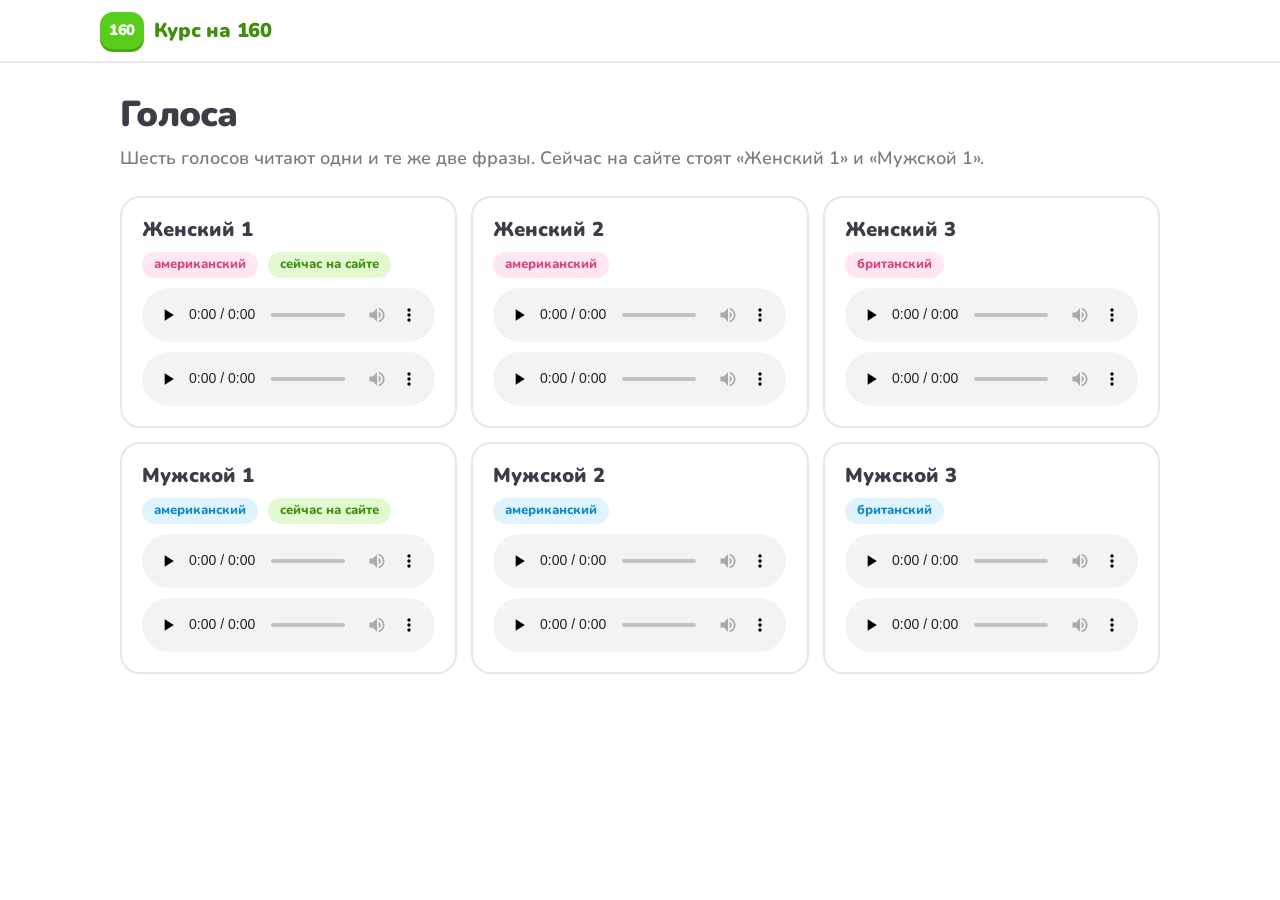
==== voices.html @ 922bab45 "Recorded natural voices for all listening material; voice comparison page Co-Authored-By: Claude Opu" ====
<!doctype html>
<html lang="ru">
<head>
<meta charset="utf-8">
<meta name="viewport" content="width=device-width, initial-scale=1">
<title>Голоса — Курс на 160</title>
<link rel="preconnect" href="https://fonts.googleapis.com">
<link rel="preconnect" href="https://fonts.gstatic.com" crossorigin>
<link href="https://fonts.googleapis.com/css2?family=Nunito:wght@500;600;700;800;900&display=swap" rel="stylesheet">
<link rel="stylesheet" href="css/style.css?v=13">
<style>
  .voices { display: grid; grid-template-columns: repeat(auto-fill, minmax(300px, 1fr)); gap: 14px; margin-top: 24px; }
  .voice { display: grid; gap: 10px; }
  .voice h3 { font: 900 20px/1.2 var(--font); }
  .voice audio { width: 100%; }
  .voice .chip { justify-self: start; }
</style>
</head>
<body>
<header class="top"><a class="logo" href="./"><span class="logo-mark">160</span><span class="logo-text">Курс на 160</span></a></header>
<main class="app">
  <div class="res-head"><h1>Голоса</h1></div>
  <p class="muted" style="margin-top:10px;font-size:18px">Шесть голосов читают одни и те же две фразы. Сейчас на сайте стоят «Женский 1» и «Мужской 1».</p>
  <div class="voices" id="list"></div>
</main>
<script>
  const voices = [
    ['af_heart', 'Женский 1', 'американский', 'c-pink', true],
    ['af_bella', 'Женский 2', 'американский', 'c-pink', false],
    ['bf_emma', 'Женский 3', 'британский', 'c-pink', false],
    ['am_michael', 'Мужской 1', 'американский', 'c-blue', true],
    ['am_fenrir', 'Мужской 2', 'американский', 'c-blue', false],
    ['bm_george', 'Мужской 3', 'британский', 'c-blue', false]
  ];
  document.getElementById('list').innerHTML = voices.map(function (v) {
    return '<div class="card voice ' + v[3] + '"><h3>' + v[1] + '</h3>' +
      '<div class="row"><span class="chip">' + v[2] + '</span>' + (v[4] ? '<span class="chip ok">сейчас на сайте</span>' : '') + '</div>' +
      '<audio controls preload="none" src="audio/samples/' + v[0] + '-a.m4a"></audio>' +
      '<audio controls preload="none" src="audio/samples/' + v[0] + '-b.m4a"></audio></div>';
  }).join('');
</script>
</body>
</html>
---- css/style.css ----
:root {
  color-scheme: light;
  --bg: #ffffff;
  --soft: #f6f7fb;
  --line: #e6e6ec;
  --line-d: #d3d3dc;
  --ink: #3d3d4a;
  --muted: #7b7b88;
  --faint: #b3b3bd;

  --green: #5acc1e;  --green-d: #48a80f;  --green-s: #e2f9d2;  --green-t: #3f8f0c;
  --blue: #1fb1f7;   --blue-d: #1790cf;   --blue-s: #e0f4ff;   --blue-b: #8fd8ff;  --blue-t: #1288c4;
  --yellow: #ffc933; --yellow-d: #e3a700; --yellow-s: #fff4cf; --yellow-t: #a87900;
  --red: #ff5252;    --red-d: #e03535;    --red-s: #ffe3e3;    --red-t: #d92f2f;
  --violet: #b98bff; --violet-d: #9566e0; --violet-s: #f1e8ff; --violet-t: #7d4fd0;
  --orange: #ff9a2e; --orange-d: #e07c0a; --orange-s: #ffecd6; --orange-t: #c96b00;
  --pink: #ff7fb5;   --pink-d: #e0588f;   --pink-s: #ffe6f1;   --pink-t: #d2457f;

  --r: 20px;
  --r-sm: 14px;
  --font: "Nunito", system-ui, -apple-system, "Segoe UI", Roboto, sans-serif;
}

* { box-sizing: border-box; }
html { -webkit-text-size-adjust: 100%; }
body {
  margin: 0; background: var(--bg); color: var(--ink);
  font: 600 17px/1.55 var(--font);
  -webkit-font-smoothing: antialiased;
  min-height: 100vh; min-height: 100dvh;
}
h1, h2, h3, h4, p { margin: 0; }
a { color: inherit; }
button { font: inherit; color: inherit; }
img { max-width: 100%; display: block; }
[hidden] { display: none !important; }
b, strong { font-weight: 800; }

/* skill colours */
.c-R, .c-blue   { --c: var(--blue);   --cd: var(--blue-d);   --cs: var(--blue-s);   --ct: var(--blue-t); }
.c-L, .c-violet { --c: var(--violet); --cd: var(--violet-d); --cs: var(--violet-s); --ct: var(--violet-t); }
.c-W, .c-orange { --c: var(--orange); --cd: var(--orange-d); --cs: var(--orange-s); --ct: var(--orange-t); }
.c-S, .c-pink   { --c: var(--pink);   --cd: var(--pink-d);   --cs: var(--pink-s);   --ct: var(--pink-t); }
.c-green  { --c: var(--green);  --cd: var(--green-d);  --cs: var(--green-s);  --ct: var(--green-t); }
.c-yellow { --c: var(--yellow); --cd: var(--yellow-d); --cs: var(--yellow-s); --ct: var(--yellow-t); }

/* ---------- shell ---------- */
.top {
  position: sticky; top: 0; z-index: 20;
  display: flex; align-items: center; justify-content: space-between; gap: 16px;
  padding: 12px max(20px, calc((100vw - 1080px) / 2));
  background: rgba(255, 255, 255, .94); backdrop-filter: blur(10px); -webkit-backdrop-filter: blur(10px);
  border-bottom: 2px solid var(--line);
}
.logo { display: flex; align-items: center; gap: 10px; text-decoration: none; }
.logo-mark {
  font: 900 15px/1 var(--font); color: #fff; background: var(--green);
  padding: 11px 9px; border-radius: 13px; box-shadow: 0 3px 0 var(--green-d); letter-spacing: -.02em;
}
.logo-text { font: 900 20px/1 var(--font); letter-spacing: -.01em; color: var(--green-t); }
.nav { display: flex; gap: 6px; }
.nav a {
  text-decoration: none; padding: 9px 14px; border-radius: 12px; border: 2px solid transparent;
  color: var(--muted); font: 800 14px/1 var(--font); text-transform: uppercase; letter-spacing: .05em;
}
.nav a:hover { background: var(--soft); }
.nav a.on { background: var(--blue-s); border-color: var(--blue-b); color: var(--blue-t); }
.app { max-width: 1080px; margin: 0 auto; padding: 32px 20px 64px; }
.foot { max-width: 1080px; margin: 0 auto; padding: 22px 20px 44px; color: var(--faint); font-size: 14px; border-top: 2px solid var(--line); }
.tabbar { display: none; }

@media (max-width: 760px) {
  .nav { display: none; }
  .top { padding: 10px 16px; }
  .app { padding: 20px 16px 36px; }
  .foot { padding: 18px 16px 104px; }
  .tabbar {
    position: fixed; left: 0; right: 0; bottom: 0; z-index: 20;
    display: grid; grid-template-columns: repeat(4, 1fr); gap: 4px;
    background: #fff; border-top: 2px solid var(--line);
    padding: 6px 8px calc(6px + env(safe-area-inset-bottom));
  }
  .tabbar a {
    display: flex; flex-direction: column; align-items: center; gap: 2px; padding: 7px 0 5px;
    text-decoration: none; color: var(--faint); font: 800 11px/1.2 var(--font); border-radius: 12px; border: 2px solid transparent;
  }
  .tabbar svg { width: 24px; height: 24px; fill: none; stroke: currentColor; stroke-width: 2.2; stroke-linecap: round; stroke-linejoin: round; }
  .tabbar a.on { color: var(--blue-t); background: var(--blue-s); border-color: var(--blue-b); }
}
body.running .top, body.running .foot, body.running .tabbar { display: none; }
body.running .app { max-width: none; padding: 0; }

/* ---------- basics ---------- */
.btn {
  display: inline-flex; align-items: center; justify-content: center; gap: 8px;
  min-height: 50px; padding: 0 24px; border: 0; border-radius: 16px; cursor: pointer; text-decoration: none;
  background: var(--green); color: #fff; box-shadow: 0 4px 0 var(--green-d);
  font: 800 15px/1.1 var(--font); text-transform: uppercase; letter-spacing: .05em;
  transition: filter .12s, transform .06s, box-shadow .06s; margin-bottom: 4px; -webkit-tap-highlight-color: transparent;
}
.btn:hover { filter: brightness(1.06); }
.btn:active { transform: translateY(4px); box-shadow: none; }
.btn small { font: 700 12px/1 var(--font); opacity: .85; letter-spacing: .02em; text-transform: none; }
.btn:disabled { background: var(--line); color: var(--faint); box-shadow: none; cursor: default; filter: none; transform: none; }
.btn.blue { background: var(--blue); box-shadow: 0 4px 0 var(--blue-d); }
.btn.ghost, .btn.soft { background: #fff; color: var(--blue-t); box-shadow: 0 4px 0 var(--line); border: 2px solid var(--line); }
.btn.ghost:hover, .btn.soft:hover { background: var(--soft); filter: none; }
.btn.ghost:active, .btn.soft:active { box-shadow: none; }
.btn.sm { min-height: 40px; padding: 0 16px; font-size: 13px; border-radius: 13px; box-shadow: 0 3px 0 var(--green-d); margin-bottom: 3px; }
.btn.sm.ghost { box-shadow: 0 3px 0 var(--line); }
.btn.sm:active { transform: translateY(3px); box-shadow: none; }
.btn.wide { width: 100%; }

.card { background: #fff; border: 2px solid var(--line); border-radius: var(--r); padding: 20px; }
.chip {
  display: inline-flex; align-items: center; gap: 6px; padding: 5px 12px; border-radius: 999px;
  background: var(--cs, var(--blue-s)); color: var(--ct, var(--blue-t)); font: 800 13px/1.2 var(--font); white-space: nowrap;
}
.chip.plain { background: var(--soft); color: var(--muted); }
.chip.ok { background: var(--green-s); color: var(--green-t); }
.chip.bad { background: var(--red-s); color: var(--red-t); }
.muted { color: var(--muted); }
.sec { margin-top: 56px; position: relative; }
.sec > h2 { font: 900 28px/1.15 var(--font); letter-spacing: -.01em; margin-bottom: 6px; }
.sec > .sub { color: var(--muted); margin-bottom: 20px; }
.sec > h2 + .grid, .sec > h2 + .card, .sec > h2 + details { margin-top: 18px; }
.row { display: flex; flex-wrap: wrap; gap: 10px; align-items: center; }
.grid { display: grid; gap: 14px; }
.grid > * { min-width: 0; }
.en { font-family: var(--font); }
.dot { width: 10px; height: 10px; border-radius: 50%; background: var(--c, var(--blue)); display: inline-block; flex: none; }
.ico {
  display: grid; place-items: center; flex: none; width: 52px; height: 52px; border-radius: 16px;
  background: var(--c, var(--blue)); color: #fff; box-shadow: 0 4px 0 var(--cd, var(--blue-d));
}
.ico svg { width: 28px; height: 28px; fill: none; stroke: currentColor; stroke-width: 2.2; stroke-linecap: round; stroke-linejoin: round; }
.ico.sm { width: 38px; height: 38px; border-radius: 12px; box-shadow: 0 3px 0 var(--cd, var(--blue-d)); }
.ico.sm svg { width: 21px; height: 21px; }
.ico.lg { width: 84px; height: 84px; border-radius: 26px; box-shadow: 0 6px 0 var(--cd, var(--blue-d)); }
.ico.lg svg { width: 46px; height: 46px; }

/* ---------- home ---------- */
.resume { display: grid; grid-template-columns: auto 1fr; gap: 18px; align-items: center; background: var(--yellow-s); border-color: var(--yellow); border-bottom-width: 6px; margin-bottom: 28px; }
.resume h3 { font: 900 22px/1.2 var(--font); color: var(--yellow-t); }
.resume p { color: var(--yellow-t); margin-top: 4px; }
.resume .row { margin-top: 14px; }
@media (max-width: 760px) { .resume { grid-template-columns: 1fr; } .resume > div:first-child { display: none; } .resume .btn { flex: 1 1 100%; } }
.hero { display: grid; grid-template-columns: 1.05fr .95fr; gap: 24px; align-items: center; padding: 12px 0 8px; }
.kicker { display: inline-flex; align-items: center; gap: 8px; padding: 7px 14px; border-radius: 999px; background: var(--yellow-s); color: var(--yellow-t); font: 800 14px/1 var(--font); }
.kicker i { width: 10px; height: 10px; border-radius: 50%; background: var(--yellow); }
.hero h1 { font: 900 46px/1.08 var(--font); letter-spacing: -.02em; margin: 18px 0 20px; }
.hero h1 em { font-style: normal; color: var(--green-t); }
.ticks { list-style: none; margin: 0 0 26px; padding: 0; display: grid; gap: 12px; }
.ticks li { display: flex; align-items: flex-start; gap: 12px; font-size: 18px; line-height: 1.35; }
.ticks li::before {
  content: ""; flex: none; width: 26px; height: 26px; border-radius: 50%; margin-top: -1px;
  background: var(--green) url("data:image/svg+xml,%3Csvg xmlns='http://www.w3.org/2000/svg' viewBox='0 0 24 24' fill='none' stroke='white' stroke-width='3.4' stroke-linecap='round' stroke-linejoin='round'%3E%3Cpath d='M6.5 12.5l3.6 3.6 7.400-8'/%3E%3C/svg%3E") center / 18px no-repeat;
}
.cta { display: flex; flex-wrap: wrap; gap: 12px; }
.cta .btn { min-height: 58px; padding: 0 28px; flex-direction: column; gap: 4px; }
.hero-art { position: relative; }
.hero-art svg { width: 100%; height: auto; display: block; overflow: visible; }
.float { animation: float 5s ease-in-out infinite; transform-box: fill-box; transform-origin: center; }
.float.b { animation-delay: -1.2s; } .float.c { animation-delay: -2.4s; } .float.d { animation-delay: -3.6s; }
.spin { animation: twinkle 3.2s ease-in-out infinite; transform-box: fill-box; transform-origin: center; }
.spin.b { animation-delay: -1s; } .spin.c { animation-delay: -2s; }
@keyframes float { 50% { transform: translateY(-9px) rotate(2deg); } }
@keyframes twinkle { 50% { transform: scale(.6) rotate(20deg); opacity: .5; } }
@media (prefers-reduced-motion: reduce) { .float, .spin, .node.today .tip { animation: none !important; } }

.path { display: grid; grid-template-columns: repeat(6, 1fr); gap: 62px 10px; padding: 46px 0 30px; justify-items: center; }
.node {
  position: relative; width: 76px; height: 70px; border-radius: 50%; border: 0; cursor: pointer;
  background: #fff; color: var(--muted); box-shadow: 0 0 0 2px var(--line) inset, 0 7px 0 var(--line);
  font: 900 24px/1 var(--font); transition: transform .06s, box-shadow .06s; -webkit-tap-highlight-color: transparent;
}
.node:nth-child(6n+2), .node:nth-child(6n+6) { transform: translateY(14px); }
.node:nth-child(6n+3), .node:nth-child(6n+5) { transform: translateY(26px); }
.node:nth-child(6n+4) { transform: translateY(14px); }
.node:hover { filter: brightness(.97); }
.node:active { box-shadow: 0 0 0 2px var(--line) inset; margin-top: 7px; margin-bottom: -7px; }
.node.done { background: var(--yellow); color: #fff; box-shadow: 0 7px 0 var(--yellow-d); }
.node.done:active { box-shadow: none; }
.node.today { background: var(--green); color: #fff; box-shadow: 0 7px 0 var(--green-d), 0 0 0 7px #fff, 0 0 0 10px var(--green-s); }
.node.today:active { box-shadow: 0 0 0 7px #fff, 0 0 0 10px var(--green-s); }
.node svg { width: 34px; height: 34px; fill: none; stroke: currentColor; stroke-width: 3.4; stroke-linecap: round; stroke-linejoin: round; }
.node .tip {
  position: absolute; left: 50%; bottom: calc(100% + 16px); transform: translateX(-50%);
  background: #fff; color: var(--green-t); border: 2px solid var(--line); border-radius: 12px; padding: 7px 12px;
  font: 800 12px/1 var(--font); text-transform: uppercase; letter-spacing: .06em; white-space: nowrap; animation: bob 1.6s ease-in-out infinite;
}
.node .tip::after { content: ""; position: absolute; left: 50%; top: 100%; width: 12px; height: 12px; background: #fff; border-right: 2px solid var(--line); border-bottom: 2px solid var(--line); transform: translate(-50%, -6px) rotate(45deg); }
@keyframes bob { 50% { transform: translate(-50%, -5px); } }
.legend { display: flex; flex-wrap: wrap; gap: 16px; color: var(--muted); font-size: 14px; margin-top: 30px; }
.legend span { display: inline-flex; align-items: center; gap: 7px; }
.legend i { width: 14px; height: 14px; border-radius: 50%; }

.scale-bar { display: grid; grid-template-columns: 10fr 8fr 6fr 5fr 2.4fr; gap: 6px; margin-top: 18px; }
.scale-bar div { border-radius: 14px; padding: 12px 12px 10px; color: #fff; background: var(--c); box-shadow: 0 4px 0 var(--cd); min-width: 0; }
.scale-bar b { display: block; font: 900 19px/1.1 var(--font); }
.scale-bar span { font: 700 13px/1.2 var(--font); opacity: .95; white-space: nowrap; }
.scale-bar .a { --c: #b3b3bd; --cd: #9a9aa6; }

.steps3 { grid-template-columns: repeat(3, 1fr); }
.steps3 .card { display: grid; gap: 8px; align-content: start; }
.steps3 .card b { font: 800 19px/1.2 var(--font); margin-top: 6px; }
.steps3 .card span.t { color: var(--muted); font-size: 16px; }

.types { grid-template-columns: repeat(auto-fill, minmax(240px, 1fr)); }
.type {
  display: flex; flex-direction: column; gap: 12px; text-align: left; cursor: pointer; text-decoration: none;
  background: #fff; border: 2px solid var(--line); border-bottom-width: 5px; border-radius: var(--r); padding: 16px;
  transition: transform .08s, border-color .12s, background .12s;
}
.type:hover { border-color: var(--c); background: var(--cs); }
.type:active { transform: translateY(3px); border-bottom-width: 2px; margin-bottom: 3px; }
.type .hd { display: flex; align-items: center; gap: 12px; }
.type .hd small { display: block; font: 800 12px/1 var(--font); text-transform: uppercase; letter-spacing: .06em; color: var(--ct); margin-bottom: 4px; }
.type b { font: 800 17px/1.2 var(--font); }
.type .ru { color: var(--muted); font-size: 15px; line-height: 1.35; }
.type .chip { align-self: flex-start; margin-top: auto; }

.blob { position: absolute; z-index: -1; border-radius: 50%; pointer-events: none; }

@media (max-width: 760px) {
  .hero { grid-template-columns: 1fr; gap: 8px; }
  .hero-art { order: -1; max-width: 330px; margin: 0 auto; width: 100%; }
  .hero h1 { font-size: 32px; margin: 14px 0 16px; }
  .ticks li { font-size: 16.5px; }
  .cta .btn { flex: 1 1 100%; }
  .sec { margin-top: 44px; }
  .sec > h2 { font-size: 24px; }
  .path { grid-template-columns: repeat(4, 1fr); gap: 58px 6px; }
  .node { width: 68px; height: 63px; font-size: 22px; }
  .node:nth-child(n) { transform: none; }
  .node:nth-child(4n+2), .node:nth-child(4n+4) { transform: translateY(14px); }
  .node:nth-child(4n+3) { transform: translateY(24px); }
  .scale-bar { grid-template-columns: 1fr; }
  .scale-bar div { display: flex; justify-content: space-between; align-items: center; padding: 11px 14px; }
  .steps3 { grid-template-columns: 1fr; }
}

/* ---------- guide ---------- */
.guide-wrap { display: grid; grid-template-columns: 250px minmax(0, 1fr); gap: 36px; align-items: start; }
.guide-wrap > * { min-width: 0; }
.toc { position: sticky; top: 84px; display: flex; flex-direction: column; gap: 2px; max-height: calc(100vh - 110px); overflow: auto; padding-right: 6px; }
.toc a { text-decoration: none; color: var(--muted); font: 700 15px/1.3 var(--font); padding: 8px 12px; border-radius: 12px; border: 2px solid transparent; }
.toc a:hover { background: var(--soft); color: var(--ink); }
.toc .grp { font: 800 12px/1 var(--font); letter-spacing: .08em; text-transform: uppercase; color: var(--faint); padding: 16px 12px 8px; }
.guide h1 { font: 900 38px/1.1 var(--font); letter-spacing: -.02em; }
.guide .lead { color: var(--muted); margin-top: 10px; font-size: 18px; max-width: 40em; }
.guide section { padding-top: 40px; scroll-margin-top: 76px; }
.guide h2 { font: 900 26px/1.2 var(--font); letter-spacing: -.01em; margin-bottom: 14px; }
.guide h3 { font: 800 18px/1.3 var(--font); margin: 22px 0 8px; }
.guide p + p { margin-top: 10px; }
.guide ul, .guide ol { margin: 8px 0 0; padding-left: 24px; }
.guide li { margin: 7px 0; padding-left: 2px; }
.guide li::marker { color: var(--green); font-weight: 900; }
.guide .meta { display: flex; flex-wrap: wrap; gap: 8px; margin-bottom: 14px; }
.guide .ex { background: var(--blue-s); border: 2px solid var(--blue-b); border-radius: 18px; padding: 16px 18px; margin-top: 14px; }
.guide .ex .lbl { font: 800 12px/1 var(--font); letter-spacing: .08em; text-transform: uppercase; color: var(--blue-t); margin-bottom: 10px; }
.guide .ex .en { font-size: 18px; line-height: 1.55; color: var(--ink); }
.guide .ex p + p { margin-top: 8px; }
.guide .ex .why { color: var(--blue-t); font-size: 15px; margin-top: 10px; }
.guide .task { border-top: 2px solid var(--line); margin-top: 40px; }
.guide .task .head { display: flex; justify-content: space-between; gap: 14px; align-items: center; flex-wrap: wrap; margin-bottom: 14px; }
.guide .task .head .l { display: flex; align-items: center; gap: 14px; }
.guide .task h2 { margin: 0; }
.guide .task .ru { color: var(--muted); }
.tbl { width: 100%; border-collapse: separate; border-spacing: 0; font-size: 15.5px; margin-top: 14px; border: 2px solid var(--line); border-radius: 16px; overflow: hidden; }
.tbl th, .tbl td { text-align: left; padding: 10px 14px; border-bottom: 2px solid var(--line); vertical-align: top; }
.tbl th { background: var(--soft); font: 800 13px/1.3 var(--font); color: var(--muted); text-transform: uppercase; letter-spacing: .04em; }
.tbl tr:last-child td, .tbl tr:last-child th { border-bottom: 0; }
.tbl td.num, .tbl th.num { font-variant-numeric: tabular-nums; white-space: nowrap; font-weight: 800; }
.tbl-scroll { overflow-x: auto; }
.gbx { letter-spacing: .14em; color: var(--blue-t); font-weight: 900; }
@media (max-width: 900px) {
  .guide-wrap { grid-template-columns: minmax(0, 1fr); gap: 18px; }
  .toc { position: static; flex-direction: row; overflow-x: auto; max-height: none; gap: 8px; margin: 0 -16px; padding: 2px 16px 8px; }
  .toc a { white-space: nowrap; border-color: var(--line); background: #fff; }
  .toc .grp { display: none; }
  .guide h1 { font-size: 30px; }
  .guide h2 { font-size: 23px; }
}

/* ---------- start screen ---------- */
.pre { max-width: 600px; margin: 0 auto; }
.pre h1 { font: 900 34px/1.1 var(--font); letter-spacing: -.02em; margin-top: 14px; }
.pre .list { display: grid; gap: 8px; margin: 22px 0; }
.pre .list div { display: flex; align-items: center; gap: 12px; padding: 10px 14px 10px 10px; border-radius: 16px; background: #fff; border: 2px solid var(--line); font-weight: 800; }
.pre .list div span:last-child { color: var(--muted); white-space: nowrap; margin-left: auto; font-weight: 700; font-size: 15px; }
.field { display: grid; gap: 8px; margin: 18px 0; }
.field label { font: 800 13px/1 var(--font); text-transform: uppercase; letter-spacing: .06em; color: var(--muted); }
.input, .ta {
  width: 100%; border: 2px solid var(--line); background: var(--soft); color: var(--ink);
  border-radius: 16px; padding: 13px 16px; font: 600 17px/1.5 var(--font); outline: none;
}
.input:focus, .ta:focus { border-color: var(--blue-b); background: #fff; }
.ta { resize: vertical; min-height: 150px; font-size: 18px; }
.ta:disabled { opacity: .55; }
.checks { display: grid; gap: 10px; margin: 16px 0 24px; }
.check { display: flex; align-items: center; gap: 10px; flex-wrap: wrap; }
.check i { width: 12px; height: 12px; border-radius: 50%; background: var(--line-d); flex: none; }
.check.ok i { background: var(--green); } .check.bad i { background: var(--red); } .check.warn i { background: var(--yellow); }

/* ---------- runner ---------- */
.run { min-height: 100vh; min-height: 100dvh; display: flex; flex-direction: column; background: #fff; }
.run-top { display: grid; grid-template-columns: 40px 1fr auto; align-items: center; gap: 14px; padding: 18px max(16px, calc((100vw - 1040px) / 2)) 10px; }
.icon-btn { width: 40px; height: 40px; border-radius: 12px; border: 0; background: transparent; cursor: pointer; color: var(--faint); display: grid; place-items: center; }
.icon-btn svg { width: 22px; height: 22px; fill: none; stroke: currentColor; stroke-width: 3; stroke-linecap: round; }
.icon-btn:hover { background: var(--soft); color: var(--muted); }
.pbar { height: 16px; border-radius: 10px; background: var(--line); overflow: hidden; }
.pbar i { display: block; height: 100%; width: 0; min-width: 16px; background: var(--green); border-radius: 10px; transition: width .35s ease; position: relative; }
.pbar i::after { content: ""; position: absolute; left: 8px; right: 8px; top: 4px; height: 4px; border-radius: 4px; background: rgba(255, 255, 255, .35); }
.run-timer {
  display: inline-flex; align-items: center; gap: 7px; min-width: 96px; justify-content: center;
  padding: 7px 14px; border-radius: 14px; border: 2px solid var(--line); color: var(--ink);
  font: 900 18px/1 var(--font); font-variant-numeric: tabular-nums;
}
.run-timer svg { width: 20px; height: 20px; fill: none; stroke: var(--blue); stroke-width: 2.6; stroke-linecap: round; }
.run-timer.off { visibility: hidden; }
.run-timer.low { border-color: var(--red); background: var(--red-s); color: var(--red-t); }
.run-timer.low svg { stroke: var(--red); }
.run-meta { display: flex; align-items: baseline; gap: 10px; flex-wrap: wrap; padding: 4px max(16px, calc((100vw - 1040px) / 2)) 0; }
.run-meta b { font: 800 13px/1.2 var(--font); text-transform: uppercase; letter-spacing: .07em; color: var(--blue-t); }
.run-meta span { font: 700 13px/1.2 var(--font); color: var(--faint); }
.tbar { height: 6px; margin: 10px max(16px, calc((100vw - 1040px) / 2)) 0; border-radius: 6px; background: var(--soft); overflow: hidden; }
.tbar i { display: block; height: 100%; width: 0; background: var(--blue); border-radius: 6px; transition: width .1s linear; }
.tbar.low i { background: var(--red); }
.run-body { flex: 1; width: 100%; max-width: 820px; margin: 0 auto; padding: 26px 16px 20px; display: flex; flex-direction: column; }
.run-body.wide { max-width: 1072px; }
.run-foot { position: sticky; bottom: 0; background: #fff; border-top: 2px solid var(--line); transition: background .15s, border-color .15s; }
.run-foot .inner { max-width: 1040px; margin: 0 auto; padding: 16px 16px calc(14px + env(safe-area-inset-bottom)); display: flex; align-items: center; justify-content: flex-end; gap: 16px; min-height: 86px; }
.run-foot:empty, .run-foot.none { border-top-color: transparent; }
.run-foot .btn { min-width: 170px; }
.run-foot .fb { display: none; align-items: center; gap: 14px; margin-right: auto; min-width: 0; }
.run-foot .fb .mk { width: 54px; height: 54px; border-radius: 50%; background: #fff; display: grid; place-items: center; flex: none; }
.run-foot .fb .mk svg { width: 30px; height: 30px; fill: none; stroke: currentColor; stroke-width: 3.6; stroke-linecap: round; stroke-linejoin: round; }
.run-foot .fb b { display: block; font: 900 21px/1.2 var(--font); }
.run-foot .fb span { display: block; font-size: 15px; line-height: 1.35; }
.run-foot.ok { background: var(--green-s); border-top-color: var(--green-s); }
.run-foot.ok .fb { display: flex; color: var(--green-t); }
.run-foot.bad { background: var(--red-s); border-top-color: var(--red-s); }
.run-foot.bad .fb { display: flex; color: var(--red-t); }
.run-foot.bad .btn { background: var(--red); box-shadow: 0 4px 0 var(--red-d); }
@media (max-width: 760px) {
  .run-foot .inner { flex-direction: column; align-items: stretch; min-height: 0; gap: 12px; }
  .run-foot .btn { width: 100%; }
  .run-foot .fb .mk { display: none; }
  .run-top { padding-top: 12px; gap: 10px; }
  .run-timer { min-width: 84px; padding: 6px 10px; font-size: 17px; }
}

.ask { font: 900 24px/1.25 var(--font); letter-spacing: -.01em; margin-bottom: 20px; }
.hint { color: var(--muted); font-size: 15px; }
.center-stack { flex: 1; display: flex; flex-direction: column; align-items: center; justify-content: center; text-align: center; gap: 26px; padding-bottom: 6vh; }
.center-stack .ask { margin: 0; }
.bigword {
  font: 800 clamp(36px, 9vw, 58px)/1.1 var(--font); letter-spacing: .01em; word-break: break-word;
  padding: 22px 40px; border: 2px solid var(--line); border-bottom-width: 6px; border-radius: 24px; min-width: min(360px, 100%);
}
.yn { display: grid; grid-template-columns: 1fr 1fr; gap: 14px; width: min(360px, 100%); }
.yn button {
  min-height: 112px; border-radius: 20px; border: 2px solid var(--line); border-bottom-width: 6px; background: #fff; cursor: pointer;
  display: flex; flex-direction: column; align-items: center; justify-content: center; gap: 6px;
  font: 800 15px/1 var(--font); text-transform: uppercase; letter-spacing: .06em; color: var(--muted);
  transition: transform .06s, background .1s, border-color .1s; -webkit-tap-highlight-color: transparent;
}
.yn button svg { width: 40px; height: 40px; fill: none; stroke: var(--c); stroke-width: 4; stroke-linecap: round; stroke-linejoin: round; }
.yn .yes { --c: var(--green); --cs: var(--green-s); }
.yn .no { --c: var(--red); --cs: var(--red-s); }
.yn button:hover { background: var(--cs); border-color: var(--c); }
.yn button:active { transform: translateY(4px); border-bottom-width: 2px; margin-bottom: 4px; }

.passage { font: 600 19px/1.9 var(--font); background: #fff; border: 2px solid var(--line); border-radius: var(--r); padding: 20px 22px; }
.passage h3 { font: 900 17px/1.3 var(--font); margin-bottom: 8px; text-transform: uppercase; letter-spacing: .04em; color: var(--blue-t); }
.sentence { font: 700 24px/2.1 var(--font); text-align: center; margin: auto 0; padding: 4vh 0 10vh; }

.gap { display: inline-flex; align-items: baseline; white-space: nowrap; }
.gboxes { position: relative; display: inline-flex; gap: 3px; margin-left: 2px; vertical-align: baseline; }
.gbox {
  display: inline-block; width: .9em; height: 1.45em; line-height: 1.38em; text-align: center; font-style: normal; font-weight: 800;
  border-radius: 7px; background: #fff; color: var(--blue-t); border: 2px solid var(--line-d); border-bottom-width: 3px;
}
.gbox:not(:empty) { background: var(--blue-s); border-color: var(--blue-b); }
.gbox.cur { border-color: var(--blue); background: var(--blue-s); }
.ginput { position: absolute; inset: 0; width: 100%; height: 100%; opacity: 0; font-size: 16px; border: 0; padding: 0; margin: 0; cursor: text; }

.player { display: flex; align-items: center; gap: 16px; margin: 4px 0 20px; }
.play {
  width: 76px; height: 72px; border-radius: 22px; border: 0; cursor: pointer; flex: none; margin-bottom: 5px;
  background: var(--blue); color: #fff; box-shadow: 0 5px 0 var(--blue-d); display: grid; place-items: center; transition: transform .06s, box-shadow .06s;
}
.play svg { width: 34px; height: 34px; fill: currentColor; }
.play:active { transform: translateY(5px); box-shadow: none; }
.play:disabled { background: var(--line); color: var(--faint); box-shadow: none; cursor: default; transform: none; }
.play.on { animation: ring 1.1s ease-in-out infinite; }
@keyframes ring { 50% { box-shadow: 0 5px 0 var(--blue-d), 0 0 0 10px var(--blue-s); } }

.split { display: grid; grid-template-columns: 1.2fr 1fr; gap: 22px; align-items: start; }
.split .ask { font-size: 21px; }
@media (max-width: 900px) { .split { grid-template-columns: 1fr; } }
.passage select {
  font: 800 16px/1.2 var(--font); color: var(--blue-t); background: var(--blue-s); border: 2px solid var(--blue-b);
  border-radius: 11px; padding: 6px 8px; margin: 0 3px; max-width: 52vw; cursor: pointer;
}
.passage select:focus { border-color: var(--blue); outline: none; }
.passage .slot { display: block; margin: 12px 0; padding: 12px 16px; border-radius: 16px; border: 2px dashed var(--blue-b); color: var(--blue-t); background: var(--blue-s); min-height: 2.8em; line-height: 1.5; }
.passage .w { cursor: pointer; border-radius: 5px; padding: 3px 0; -webkit-tap-highlight-color: transparent; }
.passage.hl { user-select: none; -webkit-user-select: none; }
.passage .w.sel { background: #ffe066; box-shadow: .32em 0 0 #ffe066; }
.passage .w.sel.first { border-radius: 6px 0 0 6px; }
.passage .w.sel.last { border-radius: 0 6px 6px 0; box-shadow: none; }
.opts { display: grid; gap: 10px; }
.opt {
  display: block; width: 100%; text-align: left; padding: 14px 18px; border-radius: 16px; cursor: pointer;
  background: #fff; border: 2px solid var(--line); border-bottom-width: 4px; font: 700 17px/1.4 var(--font); color: var(--ink);
  transition: background .1s, border-color .1s; -webkit-tap-highlight-color: transparent;
}
.opt:hover { background: var(--soft); }
.opt.sel { border-color: var(--blue-b); background: var(--blue-s); color: var(--blue-t); }
.opt.right { border-color: var(--green); background: var(--green-s); color: var(--green-t); }
.opt.wrong { border-color: var(--red); background: var(--red-s); color: var(--red-t); }
.opt:disabled { cursor: default; opacity: 1; }
.prompt { font: 700 20px/1.5 var(--font); background: var(--soft); border: 2px solid var(--line); border-radius: var(--r); padding: 18px 20px; margin-bottom: 16px; }
.prompt ul { margin: 10px 0 0; padding-left: 24px; font-weight: 600; font-size: 18px; }
.prompt li::marker { color: var(--blue); }
.prompt .prev { font: 600 15.5px/1.5 var(--font); color: var(--muted); border-top: 2px solid var(--line); margin-top: 14px; padding-top: 14px; white-space: pre-wrap; }
.phase { align-self: flex-start; margin-bottom: 14px; --cs: var(--yellow-s); --ct: var(--yellow-t); }
.phase.go { --cs: var(--green-s); --ct: var(--green-t); }

.chat { display: grid; gap: 10px; margin-bottom: 18px; }
.bub { max-width: 86%; padding: 11px 16px; border-radius: 18px; font-size: 16.5px; line-height: 1.4; border: 2px solid var(--line); }
.bub.them { background: #fff; border-bottom-left-radius: 6px; justify-self: start; }
.bub.me { background: var(--blue-s); border-color: var(--blue-b); color: var(--blue-t); border-bottom-right-radius: 6px; justify-self: end; }
.bub small { display: block; font: 800 11.5px/1 var(--font); text-transform: uppercase; letter-spacing: .06em; opacity: .75; margin-bottom: 5px; }
.lc { display: grid; gap: 14px; }
.lc label { font: 700 19px/1.9 var(--font); display: block; }
.lc input { display: inline-block; width: min(320px, 100%); margin: 0 6px; padding: 8px 12px; font-size: 17px; }

.photo { border-radius: var(--r); overflow: hidden; background: var(--soft); border: 2px solid var(--line); aspect-ratio: 4 / 3; max-height: 44vh; margin: 0 auto 16px; width: 100%; }
.photo img { width: 100%; height: 100%; object-fit: cover; }
.counter { display: flex; justify-content: flex-end; color: var(--faint); font: 800 13px/1 var(--font); margin-top: 8px; text-transform: uppercase; letter-spacing: .05em; }

.rec { display: flex; flex-direction: column; align-items: center; gap: 12px; padding: 18px 0 6px; margin-top: auto; }
.mic {
  width: 96px; height: 90px; border-radius: 50%; border: 0; cursor: pointer; display: grid; place-items: center; margin-bottom: 6px;
  background: var(--red); color: #fff; box-shadow: 0 6px 0 var(--red-d); transition: transform .06s, box-shadow .06s;
}
.mic svg { width: 40px; height: 40px; fill: currentColor; }
.mic:active { transform: translateY(6px); box-shadow: none; }
.mic.live { animation: ring-r 1.2s ease-in-out infinite; }
.mic:disabled { background: var(--line); color: var(--faint); box-shadow: none; cursor: default; }
@keyframes ring-r { 50% { box-shadow: 0 6px 0 var(--red-d), 0 0 0 14px var(--red-s); } }
.rec .state { font: 800 15px/1 var(--font); text-transform: uppercase; letter-spacing: .06em; color: var(--muted); }
.live-text { color: var(--muted); font-size: 15px; text-align: center; min-height: 3em; max-height: 3em; overflow: hidden; display: flex; flex-direction: column; justify-content: flex-end; width: 100%; }
.avatar { width: 120px; height: 114px; border-radius: 50%; background: var(--violet); color: #fff; display: grid; place-items: center; box-shadow: 0 7px 0 var(--violet-d); }
.avatar svg { width: 60px; height: 60px; fill: currentColor; }
.avatar.on { animation: ring-v 1.1s ease-in-out infinite; }
@keyframes ring-v { 50% { box-shadow: 0 7px 0 var(--violet-d), 0 0 0 14px var(--violet-s); } }

.interlude { flex: 1; display: flex; flex-direction: column; align-items: center; justify-content: center; text-align: center; gap: 14px; max-width: 560px; margin: 0 auto; width: 100%; padding-bottom: 6vh; position: relative; }
.interlude .k { font: 800 13px/1 var(--font); letter-spacing: .08em; text-transform: uppercase; color: var(--faint); margin-top: 14px; }
.interlude h2 { font: 900 36px/1.1 var(--font); letter-spacing: -.02em; }
.interlude p { font-size: 19px; color: var(--muted); }
.interlude .facts { display: flex; flex-wrap: wrap; gap: 8px; justify-content: center; margin-top: 4px; }
.interlude .blob { z-index: 0; }
.interlude > *:not(.blob) { position: relative; z-index: 1; }

/* ---------- results ---------- */
.res-head { display: flex; justify-content: space-between; align-items: flex-end; gap: 16px; flex-wrap: wrap; }
.res-head h1 { font: 900 36px/1.1 var(--font); letter-spacing: -.02em; }
.est { grid-template-columns: repeat(4, 1fr); margin-top: 22px; }
.est .card { padding: 16px 18px 18px; border-bottom-width: 5px; border-color: var(--c); background: var(--cs); }
.est .k { font: 800 13px/1 var(--font); text-transform: uppercase; letter-spacing: .06em; color: var(--ct); display: flex; align-items: center; gap: 8px; }
.est .v { font: 900 38px/1 var(--font); letter-spacing: -.02em; margin-top: 12px; color: var(--ct); }
.est .v small { font: 800 15px/1 var(--font); margin-left: 8px; opacity: .8; }
.est .v.wait { font: 700 15px/1.3 var(--font); letter-spacing: 0; opacity: .85; }
@media (max-width: 760px) { .est { grid-template-columns: 1fr 1fr; } .res-head h1 { font-size: 28px; } }
.send { border-color: var(--green); border-bottom-width: 6px; background: var(--green-s); display: grid; grid-template-columns: auto 1fr; gap: 18px; align-items: center; }
.send h3 { font: 900 22px/1.2 var(--font); color: var(--green-t); }
.send p { color: var(--green-t); margin-top: 4px; }
.send .row { margin-top: 16px; }
@media (max-width: 760px) { .send { grid-template-columns: 1fr; } .send .ico { display: none; } .send .btn { flex: 1 1 100%; } }
.acc { border: 2px solid var(--line); border-radius: 18px; background: #fff; overflow: hidden; }
.acc + .acc { margin-top: 10px; }
.acc summary { list-style: none; cursor: pointer; padding: 14px 16px; display: flex; align-items: center; justify-content: space-between; gap: 12px; }
.acc summary::-webkit-details-marker { display: none; }
.acc summary .l { display: flex; align-items: center; gap: 12px; min-width: 0; }
.acc summary b { font: 800 17px/1.2 var(--font); }
.acc[open] summary { border-bottom: 2px solid var(--line); }
.acc .in { padding: 14px 16px 16px; display: grid; gap: 10px; }
.meter { width: 96px; height: 12px; border-radius: 8px; background: var(--line); overflow: hidden; flex: none; }
.meter i { display: block; height: 100%; background: var(--green); border-radius: 8px; }
.rv { font-size: 16px; line-height: 1.5; padding: 12px 14px; border-radius: 14px; background: var(--soft); }
.rv .q { color: var(--muted); font: 800 12.5px/1.35 var(--font); text-transform: uppercase; letter-spacing: .04em; margin-bottom: 6px; }
.rv .en { font-size: 17px; }
.rv ins { text-decoration: none; background: var(--green-s); color: var(--green-t); border-radius: 6px; padding: 1px 5px; font-weight: 800; }
.rv del { text-decoration: line-through; background: var(--red-s); color: var(--red-t); border-radius: 6px; padding: 1px 5px; }
.rv img { border-radius: 12px; max-width: 240px; margin-bottom: 10px; }
.wordgrid { display: flex; flex-wrap: wrap; gap: 8px; }
.empty { text-align: center; padding: 56px 16px; color: var(--muted); display: grid; justify-items: center; gap: 14px; }
.hist { display: grid; gap: 10px; }
.hist a { display: flex; justify-content: space-between; align-items: center; gap: 12px; text-decoration: none; padding: 14px 16px; border-radius: 18px; background: #fff; border: 2px solid var(--line); border-bottom-width: 4px; }
.hist a:hover { background: var(--soft); }
.rev-card { display: grid; gap: 10px; }
.rev-card .p { color: var(--muted); font-size: 15.5px; white-space: pre-wrap; }

.toast {
  position: fixed; left: 50%; bottom: 96px; transform: translate(-50%, 20px); z-index: 50;
  background: var(--ink); color: #fff; padding: 12px 18px; border-radius: 14px; font: 700 15px/1.3 var(--font);
  opacity: 0; pointer-events: none; transition: opacity .2s, transform .2s; max-width: calc(100vw - 32px); text-align: center;
}
.toast.on { opacity: 1; transform: translate(-50%, 0); }
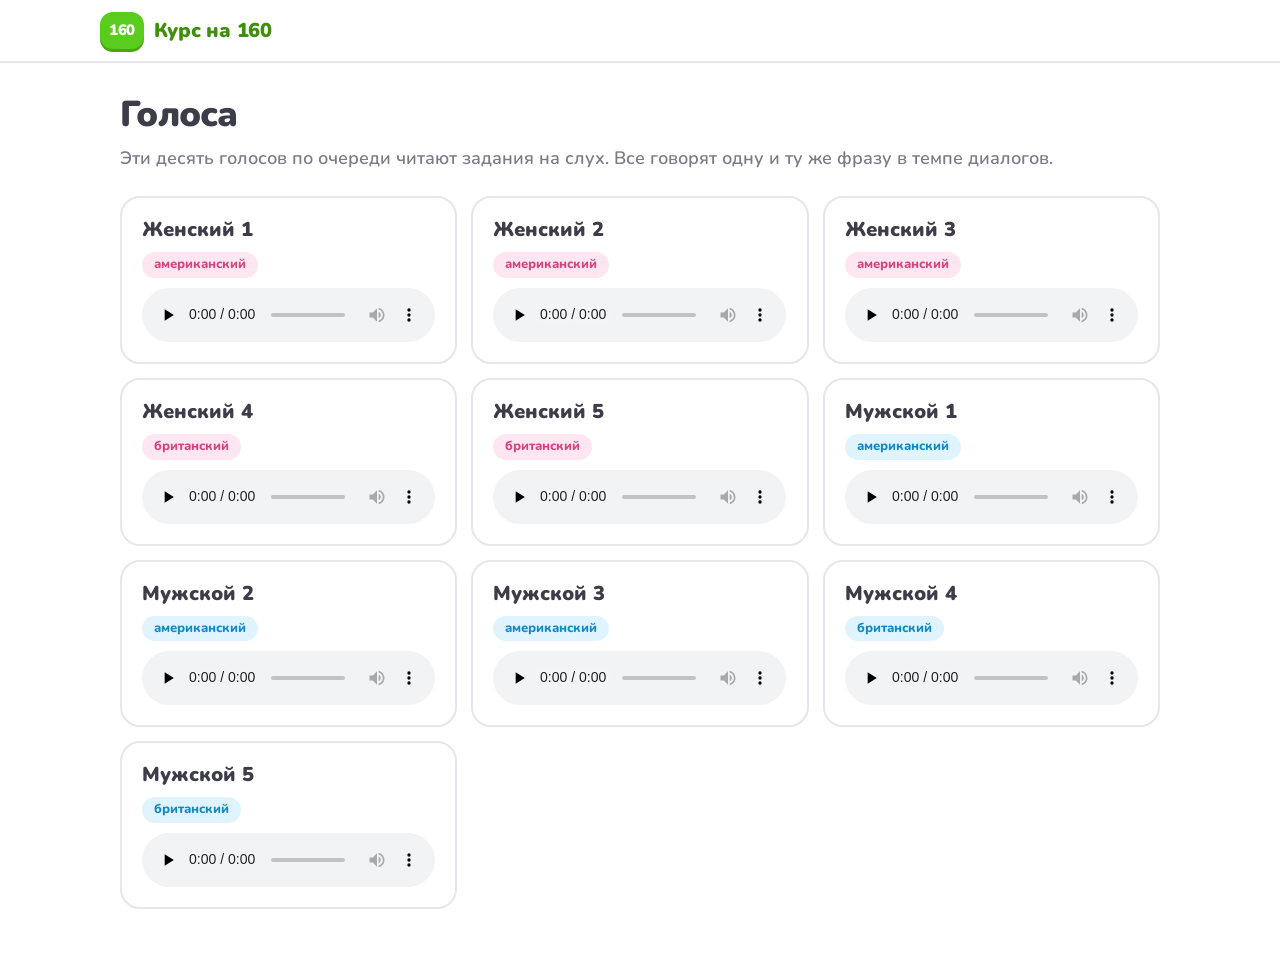
==== commit 9aba6594: "Faster, varied recorded voices; listen button always replays; own exit dialog Co-Authored-By: Claude" ====
--- a/voices.html
+++ b/voices.html
@@ -7,7 +7,7 @@
 <link rel="preconnect" href="https://fonts.googleapis.com">
 <link rel="preconnect" href="https://fonts.gstatic.com" crossorigin>
 <link href="https://fonts.googleapis.com/css2?family=Nunito:wght@500;600;700;800;900&display=swap" rel="stylesheet">
-<link rel="stylesheet" href="css/style.css?v=13">
+<link rel="stylesheet" href="css/style.css?v=15">
 <style>
   .voices { display: grid; grid-template-columns: repeat(auto-fill, minmax(300px, 1fr)); gap: 14px; margin-top: 24px; }
   .voice { display: grid; gap: 10px; }
@@ -20,23 +20,20 @@
 <header class="top"><a class="logo" href="./"><span class="logo-mark">160</span><span class="logo-text">Курс на 160</span></a></header>
 <main class="app">
   <div class="res-head"><h1>Голоса</h1></div>
-  <p class="muted" style="margin-top:10px;font-size:18px">Шесть голосов читают одни и те же две фразы. Сейчас на сайте стоят «Женский 1» и «Мужской 1».</p>
+  <p class="muted" style="margin-top:10px;font-size:18px">Эти десять голосов по очереди читают задания на слух. Все говорят одну и ту же фразу в темпе диалогов.</p>
   <div class="voices" id="list"></div>
 </main>
 <script>
   const voices = [
-    ['af_heart', 'Женский 1', 'американский', 'c-pink', true],
-    ['af_bella', 'Женский 2', 'американский', 'c-pink', false],
-    ['bf_emma', 'Женский 3', 'британский', 'c-pink', false],
-    ['am_michael', 'Мужской 1', 'американский', 'c-blue', true],
-    ['am_fenrir', 'Мужской 2', 'американский', 'c-blue', false],
-    ['bm_george', 'Мужской 3', 'британский', 'c-blue', false]
+    ['af_heart', 'Женский 1', 'американский'], ['af_bella', 'Женский 2', 'американский'], ['af_sarah', 'Женский 3', 'американский'],
+    ['bf_emma', 'Женский 4', 'британский'], ['bf_isabella', 'Женский 5', 'британский'],
+    ['am_michael', 'Мужской 1', 'американский'], ['am_fenrir', 'Мужской 2', 'американский'], ['am_puck', 'Мужской 3', 'американский'],
+    ['bm_george', 'Мужской 4', 'британский'], ['bm_fable', 'Мужской 5', 'британский']
   ];
   document.getElementById('list').innerHTML = voices.map(function (v) {
-    return '<div class="card voice ' + v[3] + '"><h3>' + v[1] + '</h3>' +
-      '<div class="row"><span class="chip">' + v[2] + '</span>' + (v[4] ? '<span class="chip ok">сейчас на сайте</span>' : '') + '</div>' +
-      '<audio controls preload="none" src="audio/samples/' + v[0] + '-a.m4a"></audio>' +
-      '<audio controls preload="none" src="audio/samples/' + v[0] + '-b.m4a"></audio></div>';
+    return '<div class="card voice ' + (v[0][1] === 'f' ? 'c-pink' : 'c-blue') + '"><h3>' + v[1] + '</h3>' +
+      '<span class="chip">' + v[2] + '</span>' +
+      '<audio controls preload="none" src="audio/samples/' + v[0] + '.m4a"></audio></div>';
   }).join('');
 </script>
 </body>
--- a/css/style.css
+++ b/css/style.css
@@ -512,3 +512,14 @@
   opacity: 0; pointer-events: none; transition: opacity .2s, transform .2s; max-width: calc(100vw - 32px); text-align: center;
 }
 .toast.on { opacity: 1; transform: translate(-50%, 0); }
+
+/* ---------- own dialog ---------- */
+.modal { position: fixed; inset: 0; z-index: 60; display: grid; place-items: center; padding: 20px; background: rgba(61, 61, 74, .5); animation: fade .15s ease-out; }
+.modal-card { width: 100%; max-width: 420px; background: #fff; border: 2px solid var(--line); border-radius: 26px; padding: 28px 26px 24px; text-align: center; animation: pop .18s ease-out; }
+.modal-card h3 { font: 900 26px/1.2 var(--font); letter-spacing: -.01em; }
+.modal-card p { color: var(--muted); margin-top: 10px; }
+.modal-btns { display: grid; gap: 10px; margin-top: 22px; }
+.btn.danger { color: var(--red-t); }
+@keyframes fade { from { opacity: 0; } }
+@keyframes pop { from { transform: translateY(14px) scale(.97); opacity: 0; } }
+@media (max-width: 760px) { .modal { place-items: end center; padding: 12px; } }
